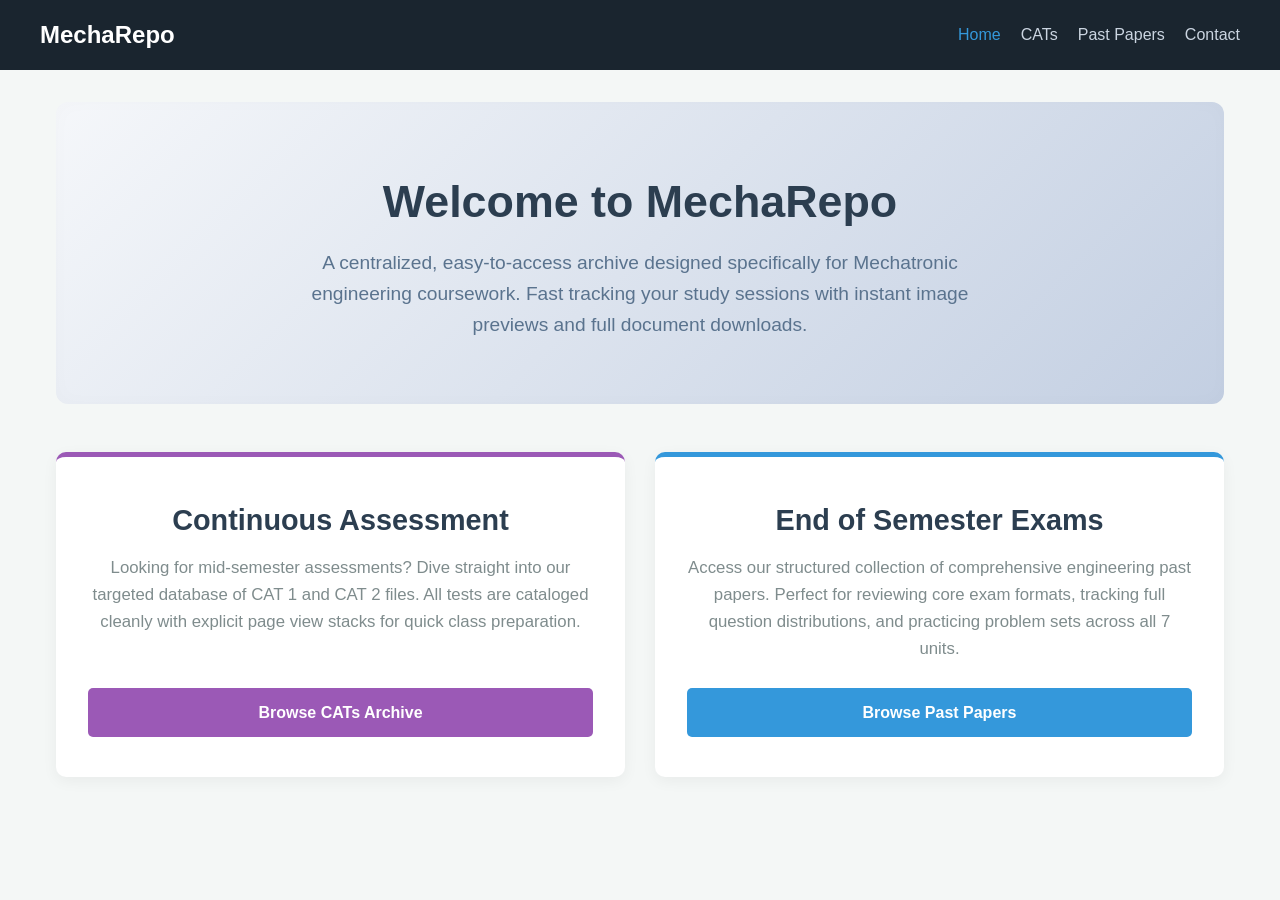
==== index.html @ d9ba293f "Initial commit" ====
<!DOCTYPE html>
<html lang="en">
<head>
    <meta charset="UTF-8">
    <meta name="viewport" content="width=device-width, initial-scale=1.0">
    <title>MechaRepo - Home</title>
    <link rel="stylesheet" href="css/style.css">
    <style>
        /* Custom layout enhancements specifically for the welcome screen hero section */
        .hero-section {
            text-align: center;
            padding: 4rem 1.5rem;
            background: linear-gradient(135deg, #f5f7fa 0%, #c3cfe2 100%);
            border-radius: 12px;
            margin-bottom: 3rem;
            box-shadow: inset 0 0 20px rgba(0,0,0,0.02);
        }

        .hero-section h1 {
            font-size: 2.8rem;
            color: #2c3e50;
            margin-bottom: 10px;
        }

        .hero-section p {
            font-size: 1.2rem;
            color: #5a738e;
            max-width: 700px;
            margin: 0 auto;
            line-height: 1.6;
        }

        /* Feature containers grid setup override for landing cards */
        .features-container {
            display: flex;
            gap: 30px;
            flex-wrap: wrap;
            margin-bottom: 3rem;
        }

        .feature-card {
            background: #fff;
            padding: 2.5rem 2rem;
            border-radius: 10px;
            box-shadow: 0 4px 15px rgba(0,0,0,0.05);
            border-top: 5px solid #3498db;
            flex: 1;
            min-width: 280px;
            text-align: center;
            display: flex;
            flex-direction: column;
            justify-content: space-between;
            transition: transform 0.2s, box-shadow 0.2s;
        }

        .feature-card:hover {
            transform: translateY(-5px);
            box-shadow: 0 8px 25px rgba(0,0,0,0.1);
        }

        /* Custom color accent for the CATs card */
        .feature-card.cats-accent {
            border-top-color: #9b59b6; /* Premium purple for CATs */
        }

        .feature-card h2 {
            color: #2c3e50;
            margin-bottom: 12px;
            font-size: 1.8rem;
        }

        .feature-card p {
            color: #7f8c8d;
            font-size: 1.05rem;
            line-height: 1.6;
            margin-bottom: 25px;
        }

        .feature-btn {
            display: inline-block;
            background-color: #3498db;
            color: white;
            padding: 12px 24px;
            text-decoration: none;
            border-radius: 5px;
            font-weight: bold;
            transition: background 0.2s;
        }

        .feature-btn:hover {
            background-color: #2980b9;
        }

        /* CATs hover button accent color */
        .cats-accent .feature-btn {
            background-color: #9b59b6;
        }
        .cats-accent .feature-btn:hover {
            background-color: #8e44ad;
        }
    </style>
</head>
<body>

    <header>
        <nav>
            <div class="logo">MechaRepo</div>
            <ul>
                <li><a href="index.html" class="active">Home</a></li>
                <li><a href="cats.html">CATs</a></li>
                <li><a href="pastpapers.html">Past Papers</a></li>
                <li><a href="contact.html">Contact</a></li>
            </ul>
        </nav>
    </header>

    <main>
        <section class="hero-section">
            <h1>Welcome to MechaRepo</h1>
            <p>A centralized, easy-to-access archive designed specifically for Mechatronic engineering coursework. Fast tracking your study sessions with instant image previews and full document downloads.</p>
        </section>

        <section class="features-container">

             <div class="feature-card cats-accent">
                <div>
                    <h2>Continuous Assessment</h2>
                    <p>Looking for mid-semester assessments? Dive straight into our targeted database of CAT 1 and CAT 2 files. All tests are cataloged cleanly with explicit page view stacks for quick class preparation.</p>
                </div>
                <a href="cats.html" class="feature-btn">Browse CATs Archive</a>
            </div>
            
            <div class="feature-card">
                <div>
                    <h2>End of Semester Exams</h2>
                    <p>Access our structured collection of comprehensive engineering past papers. Perfect for reviewing core exam formats, tracking full question distributions, and practicing problem sets across all 7 units.</p>
                </div>
                <a href="pastpapers.html" class="feature-btn">Browse Past Papers</a>
---- css/style.css ----
/* --- GLOBAL RESET & BASE STYLES --- */
* { 
    margin: 0; 
    padding: 0; 
    box-sizing: border-box; 
    font-family: sans-serif; 
}

body { 
    background-color: #f4f7f6; 
    color: #333; 
    line-height: 1.6; 
}

/* --- NAVIGATION HEADER --- */
header { 
    background-color: #1a252f; 
    padding: 1rem 2rem; 
    position: sticky; 
    top: 0; 
    z-index: 900; /* Stays beneath the pop-up viewer backdrop */
}

nav { 
    display: flex; 
    justify-content: space-between; 
    align-items: center; 
    max-width: 1200px; 
    margin: 0 auto; 
}

nav .logo { 
    color: #fff; 
    font-size: 1.5rem; 
    font-weight: bold; 
}

nav ul { 
    display: flex; 
    list-style: none; 
}

nav ul li { 
    margin-left: 20px; 
}

nav ul li a { 
    color: #cbd5e1; 
    text-decoration: none; 
    font-weight: 500;
    transition: color 0.2s ease;
}

nav ul li a:hover, nav ul li a.active { 
    color: #3498db; 
}

/* --- CORE LAYOUT STRUCTURE --- */
main { 
    max-width: 1200px; 
    margin: 2rem auto; 
    padding: 0 1rem; 
    min-height: 80vh; 
}

h1 { 
    margin-bottom: 1rem; 
    color: #2c3e50; 
}

/* --- RESPONSIVE CARD GRID --- */
.grid-container { 
    display: grid; 
    grid-template-columns: repeat(auto-fill, minmax(280px, 1fr)); 
    gap: 20px; 
    margin-top: 1.5rem; 
}

/* --- DOCUMENT TRACKING CARDS --- */
.card { 
    background: #fff; 
    padding: 1.5rem; 
    border-radius: 8px; 
    box-shadow: 0 4px 6px rgba(0,0,0,0.05); 
    border-top: 4px solid #3498db; 
}

.unit-subtitle {
    color: #7f8c8d;
    font-size: 0.95rem;
    margin-bottom: 15px;
}

/* --- ACTION BUTTONS --- */
.btn-view, .btn-download { 
    display: inline-block; 
    background-color: #3498db; 
    color: #fff; 
    padding: 0.5rem 1rem; 
    text-decoration: none; 
    border-radius: 4px; 
    margin-top: 15px; 
    font-weight: bold;
    border: none;
    cursor: pointer;
    font-size: 0.95rem;
    transition: background-color 0.2s ease;
}

.btn-view:hover, .btn-download:hover { 
    background-color: #2980b9; 
}

/* Hidden gallery utility state descriptor */
.hidden-gallery { 
    display: none; 
}

/* --- CONTACT SCREEN COMPONENT --- */
.contact-form { 
    background: #fff; 
    padding: 2rem; 
    max-width: 600px; 
    margin: 0 auto; 
    border-radius: 8px; 
    box-shadow: 0 4px 6px rgba(0,0,0,0.05);
}

.form-group { 
    margin-bottom: 1.2rem; 
}

.form-group label { 
    display: block; 
    margin-bottom: 0.5rem; 
    font-weight: 500;
}

.form-group input, .form-group textarea { 
    width: 100%; 
    padding: 0.75rem; 
    border: 1px solid #ccc; 
    border-radius: 4px; 
    outline: none;
}

.form-group input:focus, .form-group textarea:focus {
    border-color: #3498db;
}

.btn-submit { 
    background-color: #2c3e50; 
    color: white; 
    padding: 0.75rem 1.5rem; 
    border: none; 
    border-radius: 4px; 
    cursor: pointer; 
    font-weight: bold;
    transition: background-color 0.2s ease;
}

.btn-submit:hover {
    background-color: #1a252f;
}

/* --- POP-UP OVERLAY (MODAL) VIEWER --- */
.modal-overlay {
    display: none; 
    position: fixed;
    top: 0;
    left: 0;
    width: 100%;
    height: 100%;
    background: rgba(0, 0, 0, 0.92); 
    z-index: 1000;
    overflow-y: auto; 
    padding: 80px 20px 40px 20px; 
}

/* FIXED ZOOM CONTROL PANEL DOCK */
.zoom-control-bar {
    position: fixed;
    top: 0;
    left: 0;
    width: 100%;
    background: #1a252f;
    padding: 12px;
    display: flex;
    justify-content: center;
    gap: 15px;
    z-index: 1020;
    box-shadow: 0 4px 10px rgba(0,0,0,0.3);
}

.zoom-btn {
    background: #34495e;
    color: white;
    border: none;
    padding: 8px 16px;
    font-size: 0.95rem;
    font-weight: bold;
    border-radius: 4px;
    cursor: pointer;
    transition: background 0.2s;
}

.zoom-btn:hover {
    background: #3498db;
}

/* Dynamic container canvas tracking transitions */
.modal-content {
    display: flex;
    flex-direction: column;
    align-items: center;
    gap: 20px;
    max-width: 850px;
    margin: 0 auto;
    position: relative;
    transition: max-width 0.2s ease-in-out; /* Smooth transition calculation engine */
}

.modal-content img {
    width: 100%;
    height: auto;
    border-radius: 6px;
    box-shadow: 0 4px 20px rgba(0,0,0,0.3);
}

/* Fixed Close Button layout adjustment */
.close-modal-btn {
    position: fixed;
    top: 10px;
    right: 20px;
    background: #e74c3c;
    color: white;
    border: none;
    font-size: 1.2rem;
    font-weight: bold;
    padding: 8px 14px;
    border-radius: 4px;
    cursor: pointer;
    z-index: 1030;
}

.close-modal-btn:hover {
    background: #c0392b;
}

/* --- GLOBAL FOOTER CONFIG --- */
footer { 
    text-align: center; 
    padding: 1.5rem; 
    background-color: #1a252f; 
    color: #cbd5e1; 
    margin-top: 2rem; 
}

/* --- MOBILE RESPONSIVE ADAPTATIONS --- */
@media (max-width: 768px) {
    nav {
        flex-direction: column;
        gap: 15px;
    }
    nav ul {
        width: 100%;
        justify-content: center;
    }
    nav ul li {
        margin: 0 10px;
    }
    .zoom-control-bar {
        gap: 8px;
        padding: 8px;
    }
    .zoom-btn {
        padding: 6px 12px;
        font-size: 0.85rem;
    }
    .close-modal-btn {
        right: 10px;
        padding: 6px 10px;
    }
}
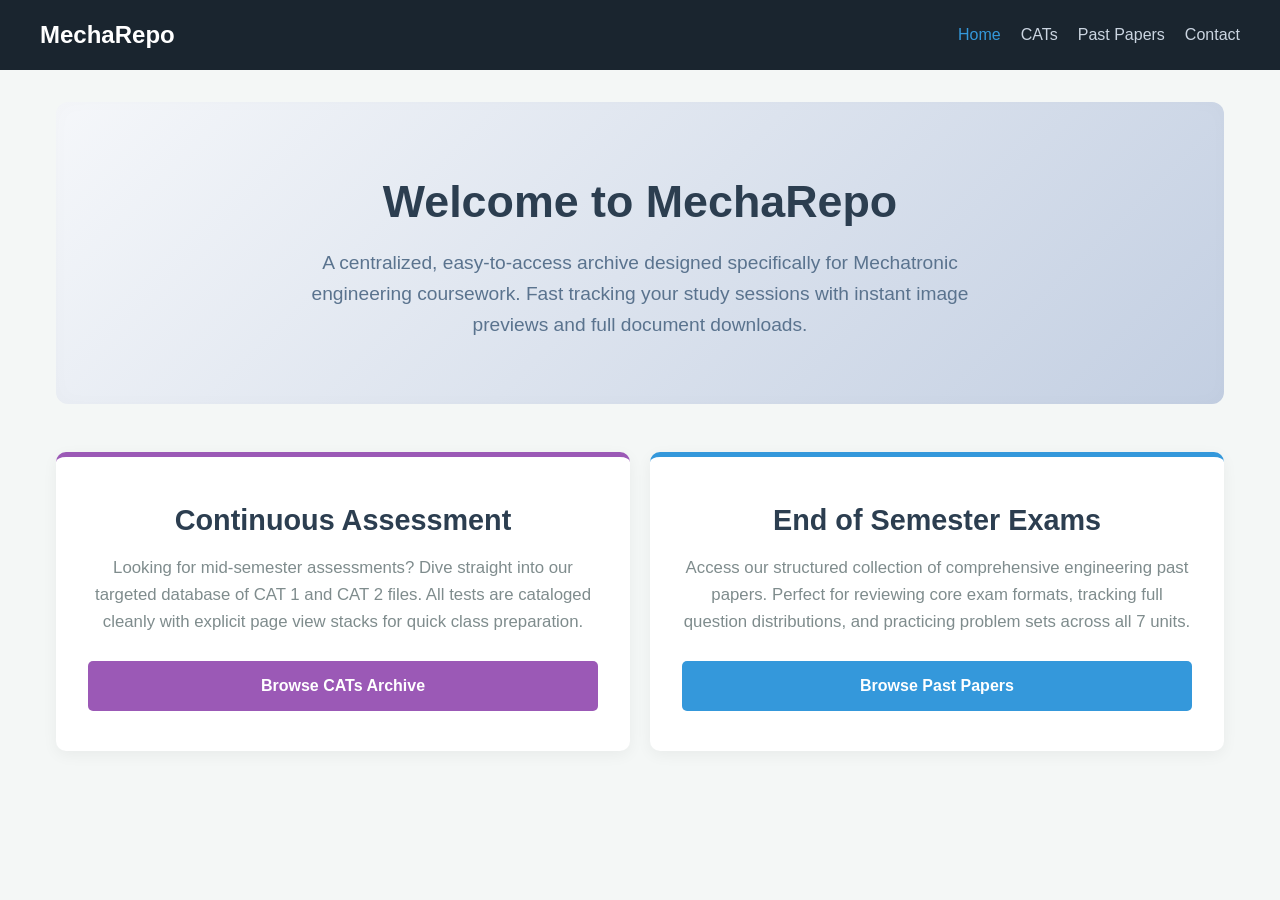
==== commit f165dca0: "Update index.html" ====
--- a/index.html
+++ b/index.html
@@ -6,6 +6,14 @@
     <title>MechaRepo - Home</title>
     <link rel="stylesheet" href="css/style.css">
     <style>
+        /* Force mobile viewports to recognize pinching gestures and allow horizontal overflow */
+        html, body {
+            width: 100%;
+            overflow-x: auto !important;
+            touch-action: manipulation !important;
+            -webkit-overflow-scrolling: touch;
+        }
+
         /* Custom layout enhancements specifically for the welcome screen hero section */
         .hero-section {
             text-align: center;
@@ -33,9 +41,11 @@
         /* Feature containers grid setup override for landing cards */
         .features-container {
             display: flex;
-            gap: 30px;
+            gap: 20px;
             flex-wrap: wrap;
+            width: 100%;
             margin-bottom: 3rem;
+            box-sizing: border-box;
         }
 
         .feature-card {
@@ -51,6 +61,7 @@
             flex-direction: column;
             justify-content: space-between;
             transition: transform 0.2s, box-shadow 0.2s;
+            box-sizing: border-box;
         }
 
         .feature-card:hover {
@@ -135,4 +146,11 @@
                     <h2>End of Semester Exams</h2>
                     <p>Access our structured collection of comprehensive engineering past papers. Perfect for reviewing core exam formats, tracking full question distributions, and practicing problem sets across all 7 units.</p>
                 </div>
-                <a href="pastpapers.html" class="feature-btn">Browse Past Papers</a>+                <a href="pastpapers.html" class="feature-btn">Browse Past Papers</a>
+            </div>
+
+        </section>
+    </main>
+
+</body>
+</html>
